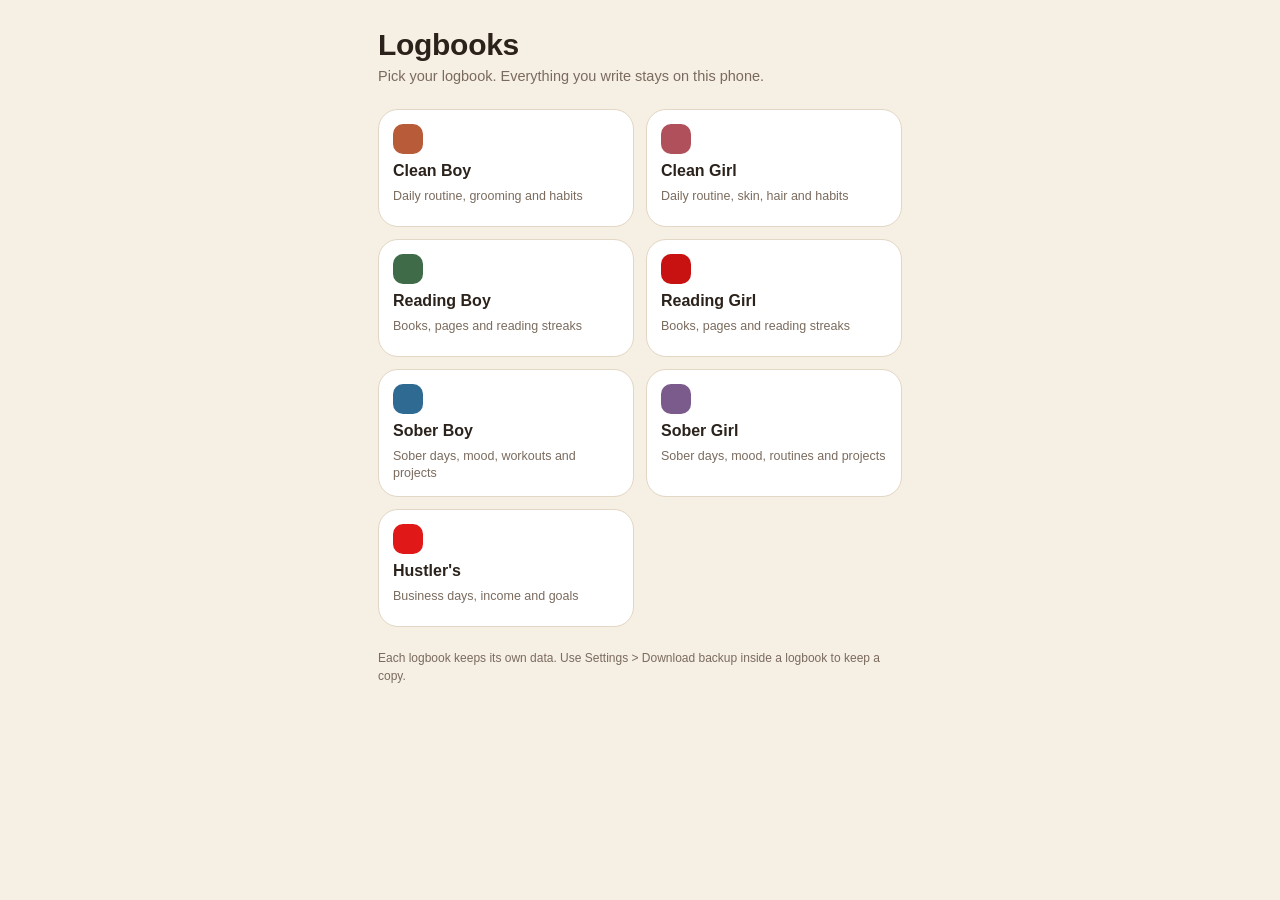
==== index.html @ 44e2e807 "Update index.html" ====
<!doctype html>
<html lang="en"><head><meta charset="utf-8">
<meta name="viewport" content="width=device-width,initial-scale=1,viewport-fit=cover">
<meta name="theme-color" content="#F6EFE3">
<title>Logbooks</title>
<link rel="icon" href="data:image/svg+xml,%3Csvg xmlns='http://www.w3.org/2000/svg' viewBox='0 0 64 64'%3E%3Crect width='64' height='64' fill='%23EFE2CF'/%3E%3Ccircle cx='32' cy='32' r='19' fill='none' stroke='%23B85B38' stroke-width='3'/%3E%3C/svg%3E">
<style>
/* =====================================================================================================
   LOGBOOKS: the ready-to-use file (what people open)
   One page that holds every finished logbook. People pick one, and it opens full screen with its own saved data
   (each logbook keeps its data separately, on this phone, in this browser). There is no test mode here.
   The account / subscription screen lives INSIDE each logbook (Settings > Account & plan) and stays hidden until billing is switched on.
   ===================================================================================================== */
:root{--bg:#F6EFE3;--ink:#2B221B;--muted:#7A6B5E;--line:#E2D6C4;--card:#FFFFFF}
@media (prefers-color-scheme:dark){:root{--bg:#1C1713;--ink:#F1E7DA;--muted:#A69683;--line:#3A3027;--card:#2A221B}}
*{box-sizing:border-box;-webkit-tap-highlight-color:transparent}
html,body{margin:0;height:100%;background:var(--bg);color:var(--ink);font-family:-apple-system,BlinkMacSystemFont,"Segoe UI",Roboto,Helvetica,Arial,sans-serif}
body{display:flex;flex-direction:column;height:100dvh;overflow:hidden}
.home{flex:1;overflow:auto;padding:calc(28px + env(safe-area-inset-top,0px)) 18px calc(28px + env(safe-area-inset-bottom,0px));max-width:560px;width:100%;margin:0 auto}
h1{font-size:30px;margin:0 0 4px;letter-spacing:-.01em}
.sub{color:var(--muted);font-size:14.5px;line-height:1.45;margin:0 0 22px}
.grid{display:grid;grid-template-columns:1fr 1fr;gap:12px}
.app{display:flex;flex-direction:column;gap:8px;text-align:left;min-height:118px;padding:14px;border:1.5px solid var(--line);border-radius:20px;background:var(--card);color:var(--ink);font:inherit;cursor:pointer;touch-action:manipulation}
.app:active{transform:scale(.98)}
.app i{width:30px;height:30px;border-radius:10px;display:block}
.app b{font-size:16px}
.app small{font-size:12.5px;line-height:1.35;color:var(--muted)}
.bar{flex:none;display:none;align-items:center;gap:10px;padding:calc(6px + env(safe-area-inset-top,0px)) 10px 6px;background:var(--bg);border-bottom:1px solid var(--line)}
.bar button{min-height:40px;padding:0 14px;border-radius:999px;border:1.5px solid var(--line);background:var(--card);color:var(--ink);font:inherit;font-weight:700;font-size:14px;cursor:pointer}
.bar span{font-weight:800;font-size:14px}
.stage{flex:1;min-height:0;display:none}
.stage iframe{border:0;width:100%;height:100%;display:block;background:#fff}
body.open .home{display:none} body.open .bar{display:flex} body.open .stage{display:block}
.foot{margin-top:22px;font-size:12px;color:var(--muted);line-height:1.5}
</style></head>
<body>
<div class="home" id="home"><h1>Logbooks</h1><p class="sub">Pick your logbook. Everything you write stays on this phone.</p><div class="grid" id="grid"></div>
<p class="foot">Each logbook keeps its own data. Use Settings &gt; Download backup inside a logbook to keep a copy.</p></div>
<div class="bar" id="bar"><button id="back" aria-label="Back to all logbooks">&#8249; All logbooks</button><span id="nm"></span></div>
<div class="stage"><iframe id="f" title="Logbook" allow="clipboard-write"></iframe></div>
<script type="text/plain" id="app-clean-boy">[base64]/[base64]/[base64]/IHNsb3QudGFzayA6ICcnOwogIGNvbnN0IG1hcHBlZElkID0gdGltZSA/[base64]/[base64]/[base64]/[base64]/[base64]/[base64]/[base64]/[base64]/[base64]/[base64]/[base64]/[base64]/[base64]/[base64]/[base64]/[base64]/[base64]/[base64]/[base64]/[base64]/[base64]/[base64]/[base64]/[base64]/[base64]/[base64]/[base64]/[base64]/[base64]/[base64]/[base64]/[base64]/[base64]/[base64]/[base64]/[base64]/[base64]/[base64]/[base64]/[base64]/[base64]/[base64]/MCA6IGNvdW50PDI/MSA6IGNvdW50PDQ/MiA6IDM7CiAgICBjb25zdCBpc0Z1dHVyZSA9IGRzID4gdG9kYXlEczsKICAgIGNlbGxzICs9IGA8YnV0dG9uIGNsYXNzPSJoZWF0LWNlbGwgbHZsJHtsZXZlbH0gJHtpc0Z1dHVyZT8nZnV0dXJlJzonJ30iIG9uY2xpY2s9IiR7aXNGdXR1cmU/[base64]/[base64]/[base64]/[base64]/[base64]/[base64]/[base64]/IE1hdGgucm91bmQocy5wYWdlc1JlYWRTdW0vcy5yZWFkaW5nRGF5cykgOiAwLCBsOidBdmcgcGVyIHJlYWRpbmcgZGF5JyB9LAogICAgICB7IHY6cy5yZWFkaW5nQmVzdCA/IGAke3MucmVhZGluZ0Jlc3QudmFsdWV9YCA6ICcwJywgbDogcy5yZWFkaW5nQmVzdCA/[base64]/[base64]/[base64]/[base64]/[base64]/[base64]/[base64]/[base64]/[base64]/[base64]/[base64]/IGBUcmFpbmVkIG9uIDxiPiR7cy53b3Jrb3V0Q291bnR9PC9iPiBvZiAke3MuZGF5c0VsYXBzZWR9IGRheSR7cy5kYXlzRWxhcHNlZD09PTE/[base64]/[base64]/[base64]/[base64]/[base64]/[base64]/[base64]/[base64]/[base64]/[base64]/[base64]/[base64]/[base64]/[base64]/IGJvb2sudGl0bGUgOiAndGhpcyBib29rJzsKICBvcGVuU2hlZXQoYAogICAgPGRpdiBjbGFzcz0ic2hlZXQtdGl0bGUiPjxzcGFuPkZpbmlzaCAiJHtlc2ModGl0bGUpfSI/[base64]/[base64]/IGxpYlBhZ2VzUmVhZEZvckJvb2soYil9PC9kaXY+PGRpdiBjbGFzcz0ibCI+UGFnZXMgcmVhZDwvZGl2PjwvZGl2PgogICAgICAgIDxkaXY+PGRpdiBjbGFzcz0idiI+JHtiLmRheXNBY3RpdmVGaW5hbCA/[base64]/[base64]/[base64]/[base64]/[base64]/[base64]/[base64]/[base64]/[base64]/[base64]/[base64]/[base64]/[base64]/[base64]/[base64]/[base64]/[base64]/[base64]/[base64]/[base64]/[base64]/[base64]/[base64]/[base64]/[base64]/IG4gOiBudWxsOyB9CiAgICBjYXNlICdzY2FsZSc6ICB7IGNvbnN0IG4gPSArcmF3OyByZXR1cm4gbj4wID8gbiA6IG51bGw7IH0KICAgIGNhc2UgJ3RvZ2dsZSc6IHJldHVybiByYXc9PT10cnVlID8gMSA6IChyYXc9PT1mYWxzZSA/[base64]/[base64]/IDEwIDogNSwgY3VyID0gK3YgfHwgMDsKICAgICAgbGV0IGNlbGxzID0gJyc7CiAgICAgIGZvcihsZXQgaT0xO2k8PW1heDtpKyspewogICAgICAgIGNlbGxzICs9IGA8ZGl2IGNsYXNzPSJzY2FsZS1kb3QgJHtjdXI+PWk/[base64]/[base64]/[base64]/J0Nob29zZSBhbm90aGVyJzonQ2hvb3NlIGZyb20gbGlicmFyeSd9PC9idXR0b24+CiAgICAgICAgICAke2hhcyA/[base64]/[base64]/[base64]/[base64]/[base64]/[base64]/[base64]/[base64]/[base64]/[base64]/[base64]/[base64]/[base64]/[base64]/[base64]/[base64]/[base64]/[base64]/[base64]/[base64]/[base64]/[base64]/[base64]/[base64]/[base64]/[base64]/[base64]/[base64]/[base64]/[base64]/[base64]/[base64]/[base64]/ICctMScgOiAnMCcpOwogICAgZWwuc2V0QXR0cmlidXRlKCdhcmlhLWhpZGRlbicsIGlzRGVza3RvcCA/[base64]/[base64]/[base64]/[base64]/[base64]/[base64]/[base64]/[base64]/[base64]/[base64]/[base64]/[base64]/[base64]/[base64]/PFwvYnV0dG9uPi8pfHxbJyddKVswXTsKICAgICAgICB2YXIgZm9vdCA9IChodG1sLm1hdGNoKC88cCBjbGFzcz0iZmMtZm9vdG5vdGUiPltcc1xTXSo/[base64]/[base64]/[base64]/J3RydWUnOidmYWxzZScpKyciPicKICAgICAgICArIChlbSA/[base64]/[base64]/[base64]/[base64]/KS8uZXhlYyhTdHJpbmcoc3x8JycpKTsgaWYoIW0pIHJldHVybiBudWxsOyB2YXIgbiA9IHBhcnNlRmxvYXQobVsxXSk7IHJldHVybiAvaChvdXJ8cik/[base64]/[base64]/OjooXGR7Mn0pKT9ccyooW2FwXSk/bT8vaS5leGVjKFN0cmluZyhzfHwnJykpOyBpZighbSkgcmV0dXJuIG51bGw7CiAgICAgICAgICAgICAgICB2YXIgaCA9ICttWzFdLCBtaSA9ICsobVsyXXx8MCksIGFwID0gbVszXSA/[base64]/ICdwbScgOiAnYW0nLCBoMTIgPSBoJTEyIHx8IDEyOyByZXR1cm4gaDEyKyc6JysobWk8MTA/[base64]/IFN0cmluZyhxKSA6IChzcGVjLmtpbmQ9PT0nbWluJyA/[base64]/[base64]/[base64]/[base64]/[base64]/[base64]/IHBrLnN0ZXAgOiBudWxsOyB9CiAgICBmdW5jdGlvbiBwaWNrQnRuKGRzLHBpZCxrZXksdmFsLHBoKXsKICAgICAgdmFyIGhhcyA9IHZhbCE9bnVsbCAmJiBTdHJpbmcodmFsKSE9PScnLCBsYWJlbCA9IGhhcyA/IHZhbCA6ICgvXlxkJC8udGVzdChwaHx8JycpID8gJ1BpY2sgIycrcGggOiAoL18vLnRlc3QocGh8fCcnKSA/[base64]/[base64]/[base64]/[base64]/Jyc6dmFsKSwgbiA9IHBhcnNlRmxvYXQocyksIGhhcyA9IGlzRmluaXRlKG4pICYmIC9eXGQrKFwuXGQrKT8kLy50ZXN0KHMpOwogICAgICB2YXIgZGlzcCA9IGhhcyA/[base64]/J/CfkqonOi9wdWxsLy50ZXN0KG4pPyfwn5qjJzovbGVnLy50ZXN0KG4pPyfwn6a1JzovcnVufHNwcmludHxjYXJkaW8vLnRlc3Qobik/J/[base64]/[base64]/[base64]/[base64]/[base64]/IFNUT1JBR0VfS0VZIDogJycpOwogICAgdmFyIEZBTSA9IC9eY2xlYW4vLnRlc3QoS0VZKSA/ICdjbGVhbicgOiAvXnJlYWRpbmcvLnRlc3QoS0VZKSA/ICdyZWFkaW5nJyA6IC9ec29iZXIvLnRlc3QoS0VZKSA/ICdzb2JlcicgOiAvXihodXN0bGVyfGNhbnZhcykvLnRlc3QoS0VZKSA/[base64]/[base64]/[base64]/IFNILmludHJvKHN0MCkgOiBTSC5pbnRybykrJzwvZGl2PicgKyBoOyB9CiAgICAgIGlmKCFTSC5pbnN0YW50KXsKICAgICAgICB2YXIgc3QgPSBzdGF0ZU9mKCksIG4gPSBTSC5jb3VudCA/IFNILmNvdW50KHN0KSA6IDEsIGxhYiA9IFNILmN0YSA/[base64]/[base64]/IGRpc3Aoc3AsIHZhbCkgOiAoc3AucGggfHwgJ1RhcCB0byBjaG9vc2UnKTsKICAgICAgcmV0dXJuICc8YnV0dG9uIHR5cGU9ImJ1dHRvbiIgY2xhc3M9InVpLXBpY2snKyhoYXM/[base64]/ICcnIDogU3RyaW5nKGN1cik7CiAgICAgIHZhciBjbGVhciA9IGN1ciA/[base64]/[base64]/[base64]/[base64]/[base64]/[base64]/[base64]/[base64]/[base64]/ICdUaG91Z2h0cyBvbiBuZXcgcHJvZHVjdHMnIDogRkFNPT09J3JlYWRpbmcnID8gJ1Rob3VnaHRzIG9uIG5ldyByZWFkcycgOiAnV2lucyAmIHJlZmxlY3Rpb25zJywKICAgICAgICAgICAgRkFNPT09J2NsZWFuJyA/[base64]/[base64]/[base64]/IHNvYmVyRGF5c0F0KHRvZGF5KSA6IG51bGw7CiAgICAgICAgdmFyIHVuaXQgPSBkYXlzPT09bnVsbCA/ICfigJQnIDogKGRheXM+PTYwID8gTWF0aC5mbG9vcihkYXlzLzMwKSsnIG1vbnRocycgOiBkYXlzPj0xNCA/[base64]/[base64]/[base64]/[base64]/[base64]/[base64]/[base64]/CfkqcnLFsnQ2xlYW5zZXInLCdNb2lzdHVyaXNlcicsJ1N1bnNjcmVlbicsJ1NlcnVtJywnVG9uZXInLCdFeGZvbGlhdG9yJywnRmFjZSBtYXNrJywnRXllIGNyZWFtJywnTGlwIGJhbG0nXV0sCiAgICAgIFsnSGFpcicsJ/CfkocnLFsnU2hhbXBvbycsJ0NvbmRpdGlvbmVyJywnSGFpciBvaWwnLCdIYWlyIHN0eWxpbmcnLCdIYWlyIG1hc2snXV0sCiAgICAgIFsnQm9keScsJ/[base64]/JyBtb3JlJzonJykrKG8ud2lkZT8nIHdpZGUnOicnKSsnIiBkYXRhLXd6PSInK2FjdCsnIiBkYXRhLXY9IicrRSh2YWw9PW51bGw/[base64]/[base64]/J2xpc3QnOidsaXN0JykrJzwvYj48cD4nK0UoKGEuYnJhbmQ/[base64]/[base64]/[base64]/JzsgcyA9ICdUYXAgdGhlIGJyYW5kLCBvciBza2lwIGl0Lic7CiAgICAgICAgdmFyIGJsID0gVy5hbGxCcmFuZHMgJiYgIWlzRiA/[base64]/[base64]/[base64]/CfkocnLCdCb2R5Jzon8J+ntCcsJ1RlZXRoIGFuZCBtb3V0aCc6J/CfprcnLCdTaGF2aW5nIGFuZCBiZWFyZCc6J/CfqpInLCdGcmFncmFuY2UnOifinKgnLCcnOifwn6e0JyB9OwogICAgZnVuY3Rpb24gZ3JvdXBPZihpdCl7IHZhciBnID0gaXQua2luZCA/[base64]/ICc8c3BhbiBjbGFzcz0idnQta2luZCI+JytFKGl0LmtpbmQpKyc8L3NwYW4+JyA6ICcnKSsodXNlZCA/ICc8c3BhbiBjbGFzcz0idnQtdXNlZCI+VXNlZCAnK3VzZWQrJ8OXIGluIDMwIGRheXM8L3NwYW4+JyA6IChzaW5jZSA/[base64]/[base64]/IEUoaXQubG9uZ2V2aXR5KSA6ICcnLCAnSG93IGxvbmc/[base64]/[base64]/J/Cfp6onOmN1ci5pZD09PSdmaW5pc2hlZCc/J+KchSc6J/[base64]/[base64]/[base64]/[base64]/JywgaW5zdGFudDp0cnVlLCBzZWNzOlt7IGlkOid2Jywgb3RoZXI6dHJ1ZSwgb3B0czooTEFTVFNbZ118fExBU1RTWycnXSksIHNlbDppdC5sb25nZXZpdHk/W2l0Lmxvbmdldml0eV06W10gfV0sIGV4dHJhOml0Lmxvbmdldml0eSA/[base64]/[base64]/[base64]/ICdyZWFkaW5nJyA6IChiLnN0YXR1cz09PSdyZWFkaW5nJyA/[base64]/[base64]/[base64]/[base64]/ICc8c3BhbiBjbGFzcz0iYmstcGlsbCI+JytFKGIuZ2VucmUpKyc8L3NwYW4+JyA6ICcnKSt0YWcrJzwvZGl2PjwvZGl2PjwvZGl2PicKICAgICAgICArICh0b3QgJiYgc2ghPT0ndG9yZWFkJyA/[base64]/ICcgJytFKGIuZmluaXNoZWRBdCkgOiAnJykgOiBhdCsnIG9mICcrdG90KycgcGFnZXMgwrcgJytwY3QrJyUnKSsnPC9kaXY+JyA6ICcnKQogICAgICAgICsgKHNoIT09J2ZpbmlzaGVkJyA/[base64]/[base64]/[base64]/[base64]/[base64]/[base64]/[base64]/[base64]/[base64]/[base64]/[base64]/[base64]/ICdEYWlseSBIb2JiaWVzJyA6ICdCdXNpbmVzcyBMYW5lJywgdHJ1ZSkKICAgICAgICArICc8ZGl2IGNsYXNzPSJsYW5lLXBpY2tlciI+PGRpdiBjbGFzcz0iZmMtaGludCIgc3R5bGU9Im1hcmdpbi1ib3R0b206MTRweDsiPicKICAgICAgICArIChTT0JFUiA/[base64]/IGZpZWxkV3JhcChjdXN0b20gPyAnVG9kYXlcJ3MgbnVtYmVycycgOiAnU2Vzc2lvbiBiYXNpY3MnLCBudWxsLCBiYXNpY3MpIDogJycpCiAgICAgICAgKyAoY29uZi5leHRyYSA/[base64]/[base64]/[base64]/[base64]/JyBvbic6JycpKyciIGRhdGEtbG49InRxIiBkYXRhLWk9IicraSsnIiBkYXRhLXY9IicrcSsnIj4nKyhxPDA/[base64]/[base64]/[base64]/[base64]/[base64]/[base64]/[base64]/[base64]/[base64]/[base64]/IGNsb2NrKG4pIDogdHJpbShuKSsnIHMnOwogICAgICAgIGRlZmF1bHQ6ICAgICAgIHJldHVybiB0cmltKG4pOwogICAgICB9CiAgICB9CiAgICBmdW5jdGlvbiBmbXREaXN0KHYsIHUpeyByZXR1cm4gdT09PSdtJyA/[base64]/[base64]/[base64]/[base64]/[base64]/ICdQaWNrIG9uZScgOiAnUGljayBhcyBtYW55IGFzIHlvdSBsaWtlJywgbXVsdGk6IXNpbmdsZSwgb3RoZXI6dHJ1ZSwgb3B0czpmdW5jdGlvbihzdCl7IHJldHVybiBzdC5wYXJ0Lmxlbmd0aCA/[base64]/IFN0cmluZyhNYXRoLnJvdW5kKG1pbnMqNjAvKHU9PT0nbSc/[base64]/[base64]/[base64]/[base64]/[base64]/[base64]/[base64]/[base64]/[base64]/J+KckyAnOifigKIgJykraS50OyB9KS5qb2luKCdcbicpOyB9CiAgICBmdW5jdGlvbiBmaWVsZE9mKGJveCwgZmlkKXsgdmFyIGMgPSBieENmZyhib3gpOyByZXR1cm4gYyA/[base64]/[base64]/[base64]/[base64]/[base64]/[base64]/IHRhLnZhbHVlIDogbnVsbDsKICAgICAgdmFyIGMgPSBGICYmIEYuYm94ID8gYnhDZmcoRi5ib3gsIHRydWUpIDogbnVsbCwgYmVmb3JlID0gYyA/[base64]/[base64]/[base64]/[base64]/[base64]/IG1bMV0udHJpbSgpIDogaXQudDsKICAgICAgdmFyIHN0ZXBzID0gWyB7IGs6J3NldHMnLCBsYWJlbDonU2V0cycsIHY6bSA/[base64]/[base64]/[base64]/[base64]/[base64]/[base64]/[base64]/[base64]/[base64]/[base64]/[base64]/[base64]/[base64]/[base64]/[base64]/[base64]/[base64]/[base64]/[base64]/[base64]/IEYuc3RlcCA6IG51bGw7CiAgICAgIHZhciBjID0gRiAmJiBGLmJveCA/[base64]/[base64]/[base64]/IE1hdGguZmxvb3Iobi83KSsnIHdlZWtzJyA6IChuPT09MSA/[base64]/[base64]/JyB0b2RheSc6JycpKyciPjxzcGFuPicrbmV3IERhdGUoZCsnVDAwOjAwOjAwJykudG9Mb2NhbGVEYXRlU3RyaW5nKHVuZGVmaW5lZCx7d2Vla2RheTonbmFycm93J30pKyc8L3NwYW4+PGk+Jysoc2xpcCA/[base64]/[base64]/[base64]/[base64]/ICcgZ290JyA6ICcnKSsoaXNOZXh0ID8gJyBuZXh0JyA6ICcnKSsnIj48ZGl2IGNsYXNzPSJzYi1taSI+JytpY29uKG0ud2hlbiA/IChtLm4+PTM2NSA/ICd0cm9waHknIDogKG0ubj49MzAgPyAnbWVkYWwnIDogJ3NoaWVsZCcpKSA6ICdzaGllbGQnLDIyKSsnPC9kaXY+PGRpdiBjbGFzcz0ic2ItbXQiPjxiPicrRShtLm5hbWUpKyc8L2I+PHNtYWxsPicrKG0ud2hlbiA/IChtLm5vdyA/ICdSZWFjaGVkICcgOiAnUmVhY2hlZCBpbiBhbiBlYXJsaWVyIHJ1biwgJykrRShwcmV0dHkobS53aGVuKSkgOiAoaXNOZXh0ICYmIGN1ciE9bnVsbCA/[base64]/[base64]/ICdyZWFkJyA6ICdib3gnLCBpZDppZCwgbGFiZWw6aWQ9PT0ncmVhZGluZycgPyAnUmVhZGluZyB0aW1lJyA6ICh0YXNrIHx8ICh0eXBlb2YgYnhCb3hOYW1lPT09J2Z1bmN0aW9uJyA/[base64]/ICdTbGVlcCcgOiAod2hhdD09PSdmcmVlJyA/[base64]/[base64]/[base64]/[base64]/[base64]/[base64]/[base64]/[base64]/J2RuJzonJykrJyI+JysoZGVsdGE+MD8n4payICsnOmRlbHRhPDA/[base64]/[base64]/[base64]/[base64]/[base64]/[base64]/[base64]/[base64]/[base64]/IHMuZGF5cyA6IHMuY3VycmVudCkgOiBzLCBiID0gU09CRVIuYmVzdCA/[base64]/[base64]/[base64]/[base64]/[base64]/IDEyMCA6IDg0KSArIE1hdGgucmFuZG9tKCkqKGJpZyA/IDkwIDogNTApLCBzeiA9IDUgKyBNYXRoLnJhbmRvbSgpKihiaWc/[base64]/[base64]/[base64]/[base64]/[base64]/[base64]/IG51bGwgOiAoUk9VVEUudmlldz09PSdwYWdlJyA/[base64]/J2RheSc6J2JveCcsIGtpbmQ9PT0nZGF5JyA/[base64]/[base64]/[base64]/[base64]/[base64]/[base64]/[base64]/[base64]/[base64]/[base64]/[base64]/Jyc6J3MnKSsnIGFnbycpIDogJycpLCB0b25lOidkdWUnIH07CiAgICBpZighbWFzayB8fCBkYXlzQmV0d2VlbihtYXNrLCB0b2RheVN0cigpKT49MTQpIHJldHVybiB7IHQ6J1RpbWUgZm9yIGEgdHJlYXRtZW50JywgczogbWFzayA/[base64]/[base64]/JyBvbic6JycpKyciIGFyaWEtc2VsZWN0ZWQ9IicrKFRBQj09PXRbMF0/J3RydWUnOidmYWxzZScpKyciIGRhdGEtaHI9InRhYiIgZGF0YS12PSInK3RbMF0rJyI+Jyt0WzFdKyc8L2J1dHRvbj4nOyB9KS5qb2luKCcnKSsnPC9kaXY+JzsKICB9CiAgZnVuY3Rpb24gaGVyb1BpYyhkLCBtayl7CiAgICB2YXIgYXYgPSBkLmF2YXRhciA/[base64]/IHNjb3JlKHBkKSA6IG51bGwsIGRlbHRhID0gKHNjIT1udWxsICYmIHBzIT1udWxsKSA/[base64]/[base64]/ICc8ZW0gY2xhc3M9IicrKGRlbHRhPjA/[base64]/IGQuZ29hbHMgOiBbXTsKICAgIGggKz0gJzxkaXYgY2xhc3M9ImZpZWxkLWNhcmQgaHItc2VjIj48ZGl2IGNsYXNzPSJmYy1sYWJlbCI+R29hbHM8L2Rpdj48ZGl2IGNsYXNzPSJoci1jaGlwcyI+JyArIChnLmxlbmd0aCA/[base64]/[base64]/ICcgZnV0JyA6ICcnKSArIChtID8gKG0uYXV0byA/[base64]/[base64]/[base64]/[base64]/[base64]/[base64]/Jyc6eC5zYykrJzwvZGl2PjxkaXYgY2xhc3M9ImhyLWhiIj48aSBzdHlsZT0iaGVpZ2h0OicrKHguc2M9PW51bGw/[base64]/[base64]/[base64]/[base64]/[base64]/[base64]/[base64]/[base64]/[base64]/[base64]/[base64]/[base64]/[base64]/[base64]/[base64]/IG9wdHNGb3IoZHMsIGlkLCBkYXkpLmZpbHRlcihmdW5jdGlvbihvKXsgcmV0dXJuIG8ubGFiZWw9PT1zdC50b1swXTsgfSlbMF0gOiBudWxsOwogICAgcmV0dXJuIGhpdCA/[base64]/[base64]/[base64]/Jywgb3B0czpzdWcsIHNlbDpbXSwgb3RoZXI6dHJ1ZSB9LAogICAgICAgICAgICAgeyBpZDonZmlsbCcsIGxhYmVsOic0LiBGaWxsIHRoZSBzYW1lIGZpZWxkcyB0b28/[base64]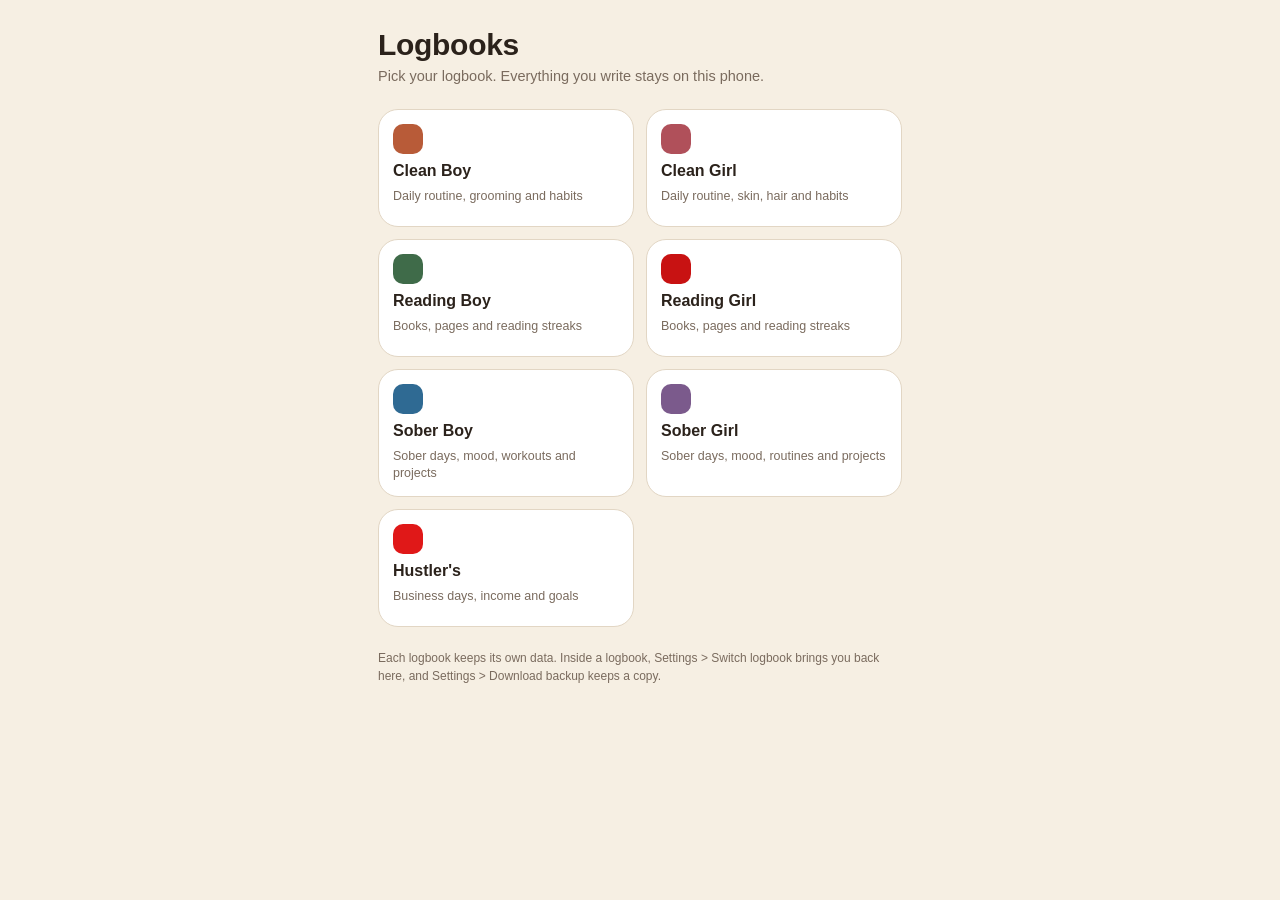
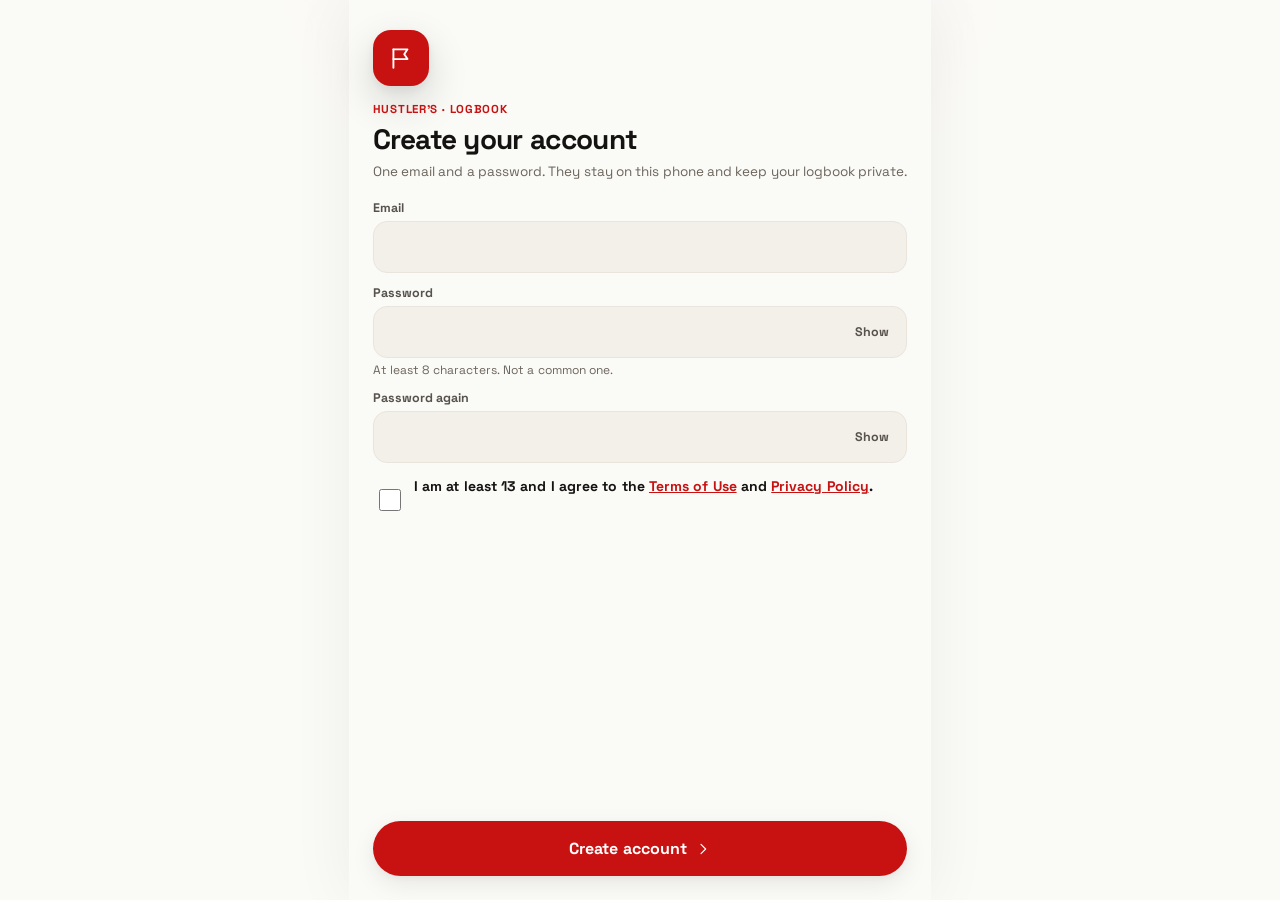
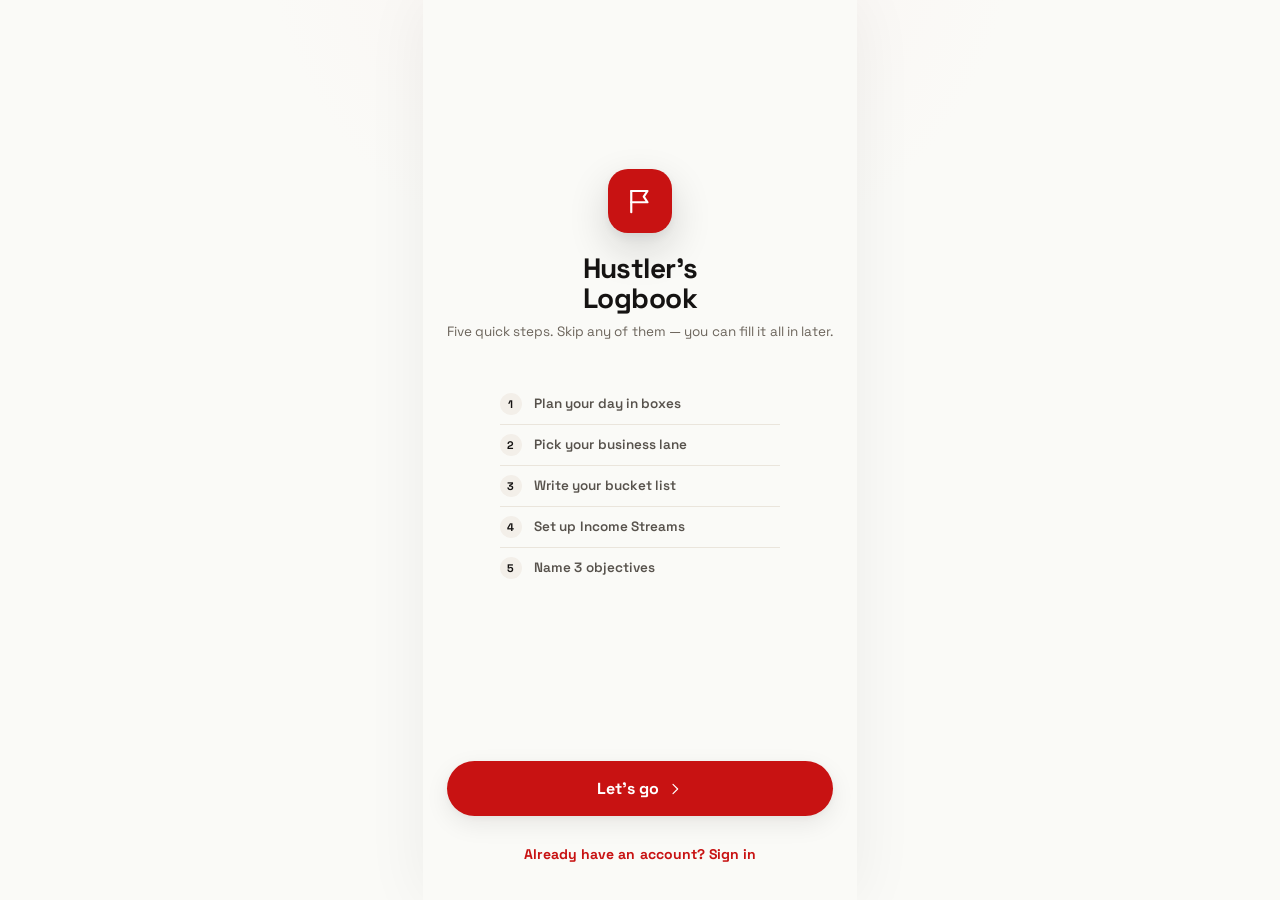
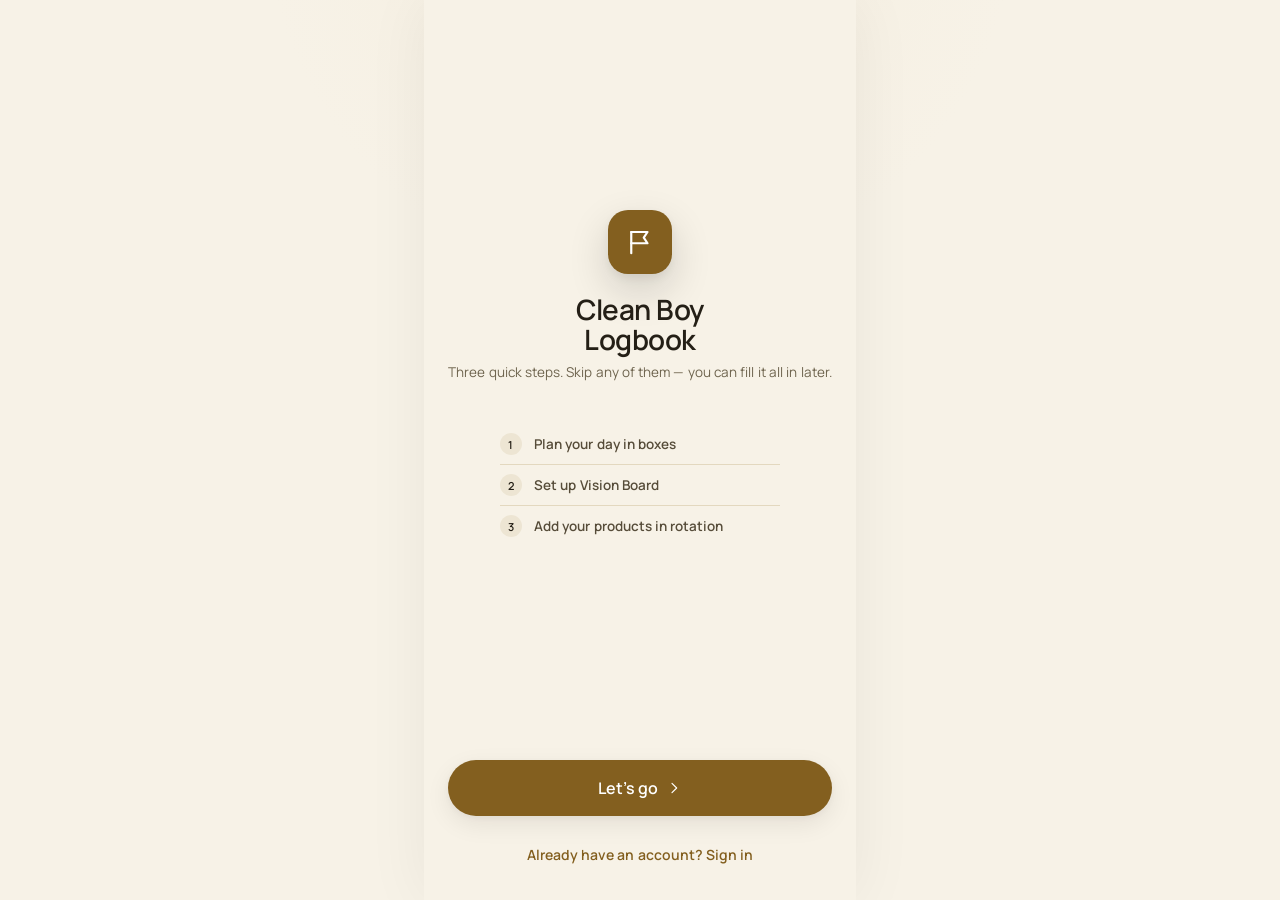
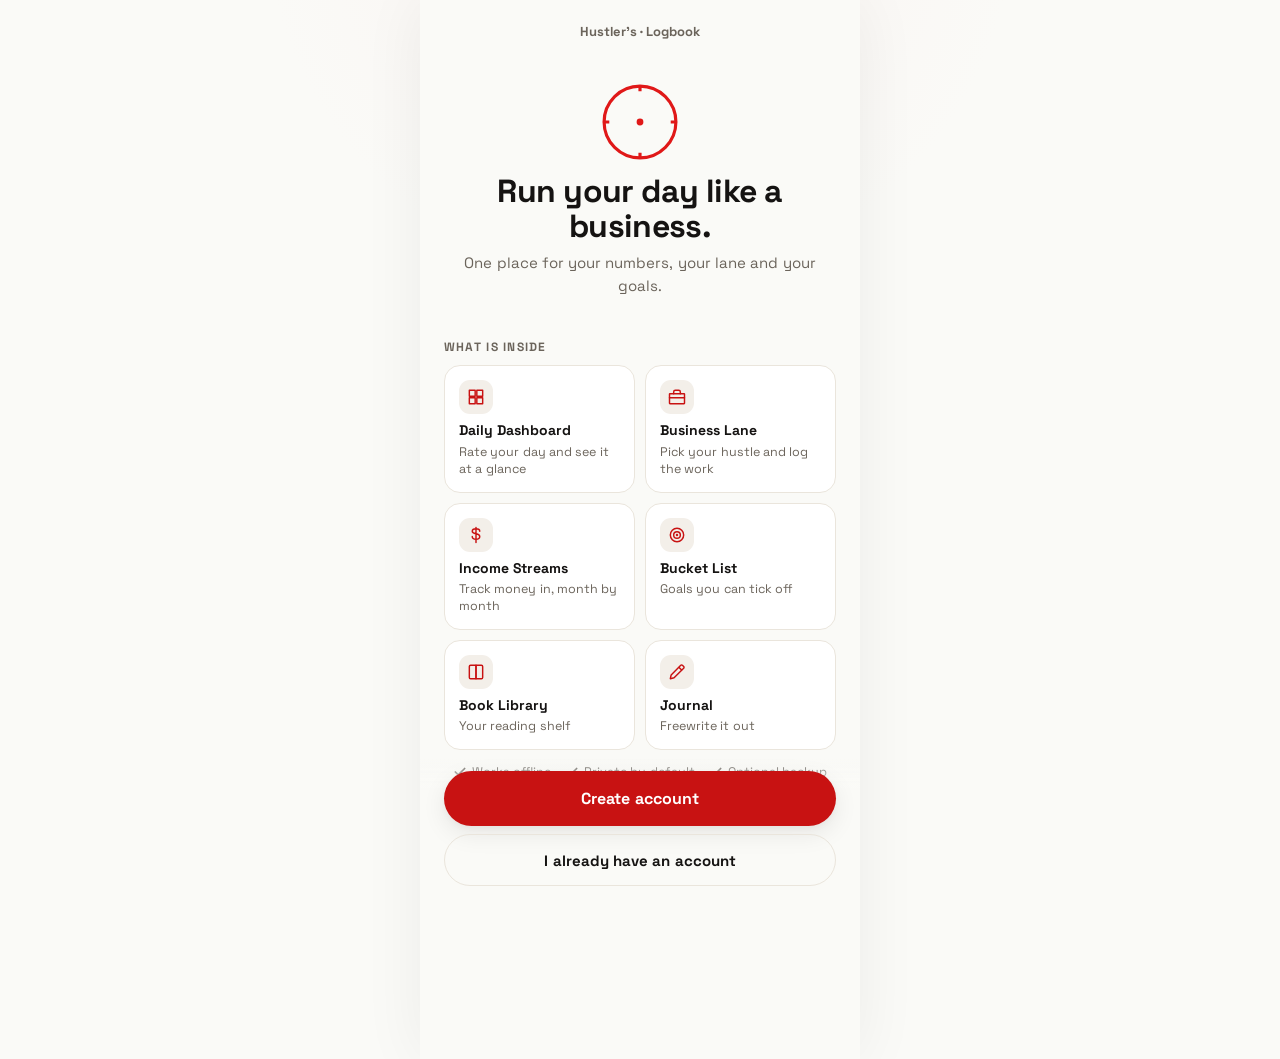
